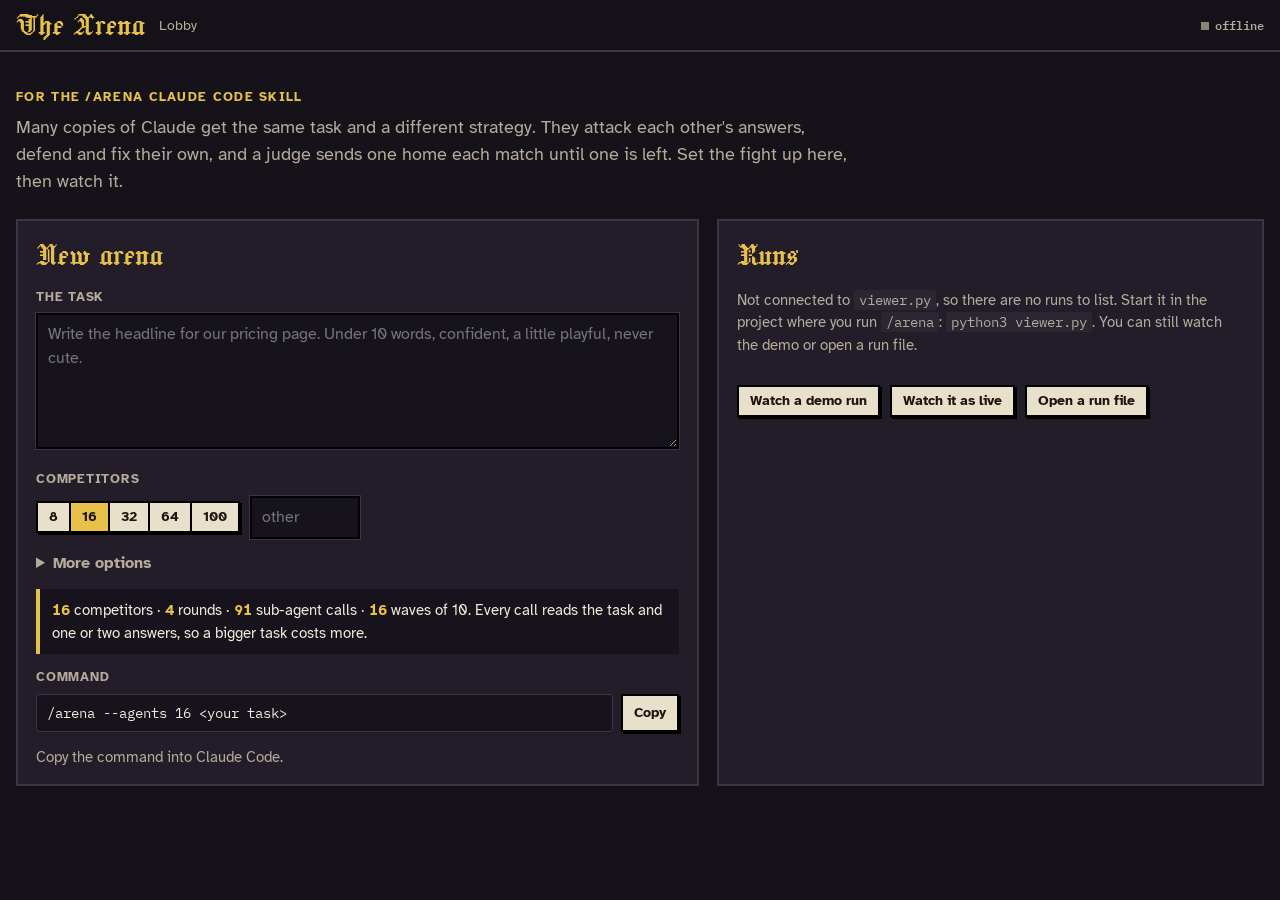
==== app/index.html @ f85bd81a "Build The Arena: viewer server, lobby, live and replay game - viewer.py: standard-library server tha" ====
<!doctype html>
<html lang="en">
<head>
<meta charset="utf-8">
<meta name="viewport" content="width=device-width, initial-scale=1, viewport-fit=cover">
<title>The Arena</title>
<link rel="preconnect" href="https://fonts.googleapis.com">
<link rel="preconnect" href="https://fonts.gstatic.com" crossorigin>
<link href="https://fonts.googleapis.com/css2?family=Atkinson+Hyperlegible:wght@400;700&family=IBM+Plex+Mono:wght@400;600&family=Jacquard+24&display=swap" rel="stylesheet">
<link rel="stylesheet" href="styles.css">
<link rel="stylesheet" href="app.css">
</head>
<body>
<header class="topbar">
  <a class="brand" href="#/">The Arena</a>
  <span class="crumb" id="crumb"></span>
  <span class="spacer"></span>
  <span class="conn" id="conn"></span>
</header>

<main>
  <!-- ============================================================ lobby -->
  <section id="lobby" hidden>
    <div class="hero">
      <p class="kicker">For the /arena Claude Code skill</p>
      <p class="lede">Many copies of Claude get the same task and a different strategy. They attack each other's
        answers, defend and fix their own, and a judge sends one home each match until one is left. Set the fight
        up here, then watch it.</p>
    </div>
    <div class="lobby-grid">
      <form id="newRun" class="panel" autocomplete="off">
        <h2>New arena</h2>
        <label for="task" class="flabel">The task</label>
        <textarea id="task" rows="5" required placeholder="Write the headline for our pricing page. Under 10 words, confident, a little playful, never cute."></textarea>
        <span class="flabel">Competitors</span>
        <div class="field">
          <span class="seg" id="agentsSeg"></span>
          <input type="number" id="agentsCustom" min="2" max="2160" placeholder="other" aria-label="Another number of competitors">
        </div>
        <details class="more">
          <summary>More options</summary>
          <label for="baseline" class="flabel">Answer to beat <span>(optional) The answer you rejected. The champion is judged against it at the end.</span></label>
          <textarea id="baseline" rows="3"></textarea>
          <label for="seed" class="flabel">Seed <span>(optional) Same seed, same cards and bracket.</span></label>
          <input id="seed" type="number" min="0" step="1">
          <label class="check"><input type="checkbox" id="plugin"> The skill is installed as a plugin (<code>/arena-skill:arena</code>)</label>
        </details>
        <div class="cost" id="cost"></div>
        <span class="flabel">Command</span>
        <div class="cmd"><code id="cmd"></code><button type="button" id="copyCmd">Copy</button></div>
        <div class="actions">
          <button type="submit" class="primary" id="startBtn">Start the arena</button>
          <span class="note" id="launchNote"></span>
        </div>
        <pre class="launchlog" id="launchLog" hidden></pre>
      </form>
      <div class="panel">
        <h2>Runs</h2>
        <p class="note" id="runsNote"></p>
        <ol class="runs" id="runs"></ol>
        <div class="actions">
          <button type="button" id="demoBtn">Watch a demo run</button>
          <label class="filebtn" for="fileIn">Open a run file</label>
          <input type="file" id="fileIn" accept=".json,application/json" hidden>
        </div>
      </div>
    </div>
  </section>

  <!-- ============================================================ a run -->
  <section id="arenaScreen" hidden>
    <div class="runhead">
      <div class="runtitle">
        <h1 id="runTitle"></h1>
        <p class="task" id="runTask"></p>
      </div>
      <div class="controls">
        <span class="group"><span class="label">View</span><span class="seg" id="mapSeg"></span></span>
        <span class="group"><span class="label">Model</span><span class="seg" id="buildSeg"></span></span>
        <span class="group"><span class="label">Names</span><span class="seg" id="namesSeg"></span></span>
      </div>
    </div>

    <div class="arena-grid">
      <div class="col-main">
        <div class="bench" id="arenaBench">
          <canvas id="arena" aria-label="The colosseum"></canvas>
          <div class="overlay" id="arenaOverlay"></div>
          <div class="chip-live live" id="liveChip">LIVE</div>
        </div>
        <div class="timeline">
          <button class="primary" id="playBtn">Pause</button>
          <span class="seg" id="speedSeg"></span>
          <input type="range" id="scrub" min="0" max="1000" step="50" value="0" aria-label="Timeline">
          <span class="clock" id="clock">0:00:00</span>
          <button id="toEnd">Go live</button>
          <button id="restart">From the start</button>
        </div>
        <div class="status" id="arenaStatus"></div>
      </div>
      <aside class="feed-wrap col-side">
        <header>Arena feed <span>Click a row to watch that fight</span></header>
        <ol class="log" id="feed"></ol>
      </aside>
    </div>

    <details class="panel results" id="results" hidden>
      <summary id="resultsSummary">Show the result</summary>
      <div id="resultsBody"></div>
    </details>

    <h2 class="section">The fight <span id="duelId"></span></h2>
    <div class="bench" id="duelBench">
      <canvas id="duel" aria-label="Close-up fight"></canvas>
      <div class="overlay" id="duelOverlay"></div>
      <div class="chip-live replay" id="duelChip">REPLAY</div>
      <div class="hud">
        <section class="fcard" id="fcA">
          <header><i class="sw"></i><span class="name"></span><span class="state"></span><span class="model"></span></header>
          <div class="cardline"></div>
          <div class="hpbar"><i></i><span></span></div>
          <ol class="log"></ol>
        </section>
        <section class="fcard" id="fcB">
          <header><i class="sw"></i><span class="name"></span><span class="state"></span><span class="model"></span></header>
          <div class="cardline"></div>
          <div class="hpbar"><i></i><span></span></div>
          <ol class="log"></ol>
        </section>
      </div>
    </div>
    <div class="timeline">
      <button class="primary" id="duelPlay">Pause</button>
      <button id="duelReplay">Replay fight</button>
      <span class="seg" id="duelSpeed"></span>
    </div>
    <div class="status" id="duelStatus"></div>
  </section>
  <div class="tip" id="tip" hidden></div>
</main>

<script src="sprites.js"></script>
<script src="engine.js"></script>
<script src="player.js"></script>
<script src="duel.js"></script>
<script src="main.js"></script>
</body>
</html>
---- app/styles.css ----
/* Layout: one centred column of test benches. Game canvases sit on top; everything you read sits in solid panels below them. */
  :root {
    color-scheme: dark;
    --night: #15121a;
    --panel: #221d29;
    --panel-2: #2c2633;
    --line: #3d3546;
    --text: #f1eadb;
    --muted: #b5ab9b;
    --gold: #e8c14a;
    --blood: #e0584b;
    --heal: #6fd08c;
    --steel: #b9c3cc;
    --rebut: #7fb2ec;
    --major: #f2a33a;
    --display: 'Jacquard 24', 'Old English Text MT', serif;
    --ui: 'Atkinson Hyperlegible', system-ui, -apple-system, 'Segoe UI', sans-serif;
    --mono: 'IBM Plex Mono', ui-monospace, 'SFMono-Regular', Menlo, monospace;
  }
  * { box-sizing: border-box; }
  body { margin: 0; background: var(--night); color: var(--text); font-family: var(--ui); font-size: 16px; line-height: 1.5; }
  main { max-width: 1040px; margin: 0 auto; padding-inline: 16px; padding-block: 28px 80px; }
  h1, h2 { font-family: var(--display); font-weight: 400; color: var(--gold); margin: 0; text-wrap: balance; }
  h1 { font-size: clamp(44px, 9vw, 76px); line-height: 1; }
  h2 { font-size: clamp(32px, 5vw, 42px); margin-top: 56px; line-height: 1.1; }
  p { max-width: 68ch; }
  .lede { color: var(--muted); font-size: 17px; }
  .note { color: var(--muted); font-size: 15px; }
  canvas { display: block; image-rendering: pixelated; image-rendering: crisp-edges; }
  code { font-family: var(--mono); font-size: 14px; background: var(--panel-2); padding: 1px 5px; border-radius: 3px; }
  .scroll { overflow-x: auto; margin-top: 14px; }
  .builds { display: grid; grid-template-columns: repeat(auto-fit, minmax(200px, 1fr)); gap: 12px; margin-top: 16px; }
  .builds div { background: var(--panel); border-left: 4px solid var(--gold); padding: 10px 12px; min-width: 0; }
  .builds b { color: var(--gold); }
  .builds span { display: block; font-size: 15px; color: var(--muted); }

  /* controls */
  .controls { display: flex; flex-wrap: wrap; gap: 8px 14px; align-items: center; margin-top: 12px; }
  .group { display: inline-flex; align-items: center; gap: 8px; }
  .label { font-size: 12px; font-weight: 700; color: var(--muted); letter-spacing: .08em; text-transform: uppercase; }
  .seg { display: inline-flex; flex-wrap: wrap; max-width: 100%; border: 2px solid #000; box-shadow: 2px 2px 0 #000; }
  .group { flex-wrap: wrap; max-width: 100%; }
  .seg button { border: 0; box-shadow: none; border-right: 2px solid #000; }
  .seg button:last-child { border-right: 0; }
  button {
    font: 700 14px/1 var(--ui); color: #1d160f; background: #e9e0cc; border: 2px solid #000;
    padding: 7px 11px; cursor: pointer; box-shadow: 2px 2px 0 #000;
  }
  button[aria-pressed="true"] { background: var(--gold); }
  button:focus-visible, input:focus-visible { outline: 3px solid var(--gold); outline-offset: 2px; }
  button.primary { background: var(--gold); min-width: 74px; }

  /* game screens */
  .bench { position: relative; margin-top: 14px; border: 3px solid #000; outline: 3px solid var(--line); background: #000; }
  .bench canvas { width: 100%; height: auto; cursor: pointer; }
  .overlay { position: absolute; inset: 0; pointer-events: none; overflow: hidden; }
  .banner {
    position: absolute; left: 50%; top: 14%; transform: translateX(-50%); white-space: nowrap;
    font-family: var(--display); font-size: clamp(30px, 7vw, 64px); color: var(--gold);
    text-shadow: 3px 3px 0 #000, -2px -2px 0 #000, 2px -2px 0 #000, -2px 2px 0 #000;
    animation: pop 2.2s steps(6) forwards;
  }
  .banner.red { color: var(--blood); }
  @keyframes pop { 0% { opacity: 0; transform: translateX(-50%) scale(.5); } 12% { opacity: 1; transform: translateX(-50%) scale(1.05); } 20% { transform: translateX(-50%) scale(1); } 85% { opacity: 1; } 100% { opacity: 0; } }
  .chip-live { position: absolute; top: 10px; left: 10px; font: 700 13px/1 var(--ui); letter-spacing: .06em; padding: 5px 8px; border: 2px solid #000; }
  .chip-live.live { background: #d6372b; color: #fff; }
  .chip-live.behind { background: #e9e0cc; color: #1d160f; }
  .chip-live.replay { background: #3d3546; color: var(--text); }

  /* timeline + status */
  .timeline { display: flex; flex-wrap: wrap; align-items: center; gap: 10px; margin-top: 12px; }
  .timeline input { flex: 1 1 260px; min-width: 0; accent-color: var(--gold); }
  .clock { font: 600 15px var(--mono); color: var(--text); font-variant-numeric: tabular-nums; }
  .status {
    margin-top: 10px; padding: 10px 12px; background: var(--panel); border-left: 4px solid var(--gold);
    font-size: 16px; font-weight: 700; min-height: 1.5em;
  }

  /* logs: streamer-chat style, newest at the bottom */
  .log {
    list-style: none; margin: 0; padding: 6px 0; height: 230px; overflow-y: auto; background: #17131c;
    border-top: 2px solid var(--line); font-size: 14.5px; line-height: 1.4; overscroll-behavior: contain;
  }
  .log li { padding: 4px 12px; border-bottom: 1px solid #241f2a; }
  .log li.dim { color: var(--muted); }
  .log li.sys { background: #2a2214; }
  .log time { font: 12px var(--mono); color: #8d8478; margin-right: 6px; font-variant-numeric: tabular-nums; }
  .log .who { display: inline-flex; align-items: center; gap: 5px; font-weight: 700; }
  .log .sw { width: 10px; height: 10px; display: inline-block; border: 1px solid #000; }
  .log q { color: #fff; font-style: normal; }
  .log q::before { content: '“'; } .log q::after { content: '”'; }
  .tag { display: inline-block; font: 700 11px/1 var(--ui); letter-spacing: .06em; padding: 3px 5px; margin-right: 6px; border-radius: 2px; vertical-align: 1px; color: #120e0a; }
  .tag.MINOR { background: var(--steel); } .tag.MAJOR { background: var(--major); } .tag.FATAL { background: var(--blood); color: #fff; }
  .tag.REBUT { background: var(--rebut); } .tag.CONCEDE { background: var(--heal); } .tag.STANDING { background: #fff; color: #b0302a; box-shadow: inset 0 0 0 2px #b0302a; }
  .tag.JUDGE { background: var(--gold); } .tag.LOOT { background: #d9b45a; } .tag.HIT { background: #5a4e66; color: var(--text); }
  .tag.SPAWN { background: #8d8478; } .tag.ROUND { background: #e9e0cc; } .tag.FALL { background: #000; color: #fff; }
  .log .open { cursor: pointer; }
  .log .open:hover { background: #2c2633; }
  .feed-wrap { margin-top: 12px; border: 2px solid var(--line); background: var(--panel); }
  .feed-wrap header { display: flex; justify-content: space-between; gap: 8px; padding: 8px 12px; font-weight: 700; flex-wrap: wrap; }
  .feed-wrap header span { color: var(--muted); font-weight: 400; font-size: 14px; }

  /* fight view HUD: compact panels in the top corners of the fight screen */
  .hud { position: absolute; inset: 8px 8px auto 8px; display: flex; justify-content: space-between; gap: 8px; pointer-events: none; }
  .fcard {
    --stroke: -1.5px -1.5px 0 #000, 1.5px -1.5px 0 #000, -1.5px 1.5px 0 #000, 1.5px 1.5px 0 #000, 0 -1.5px 0 #000, 0 1.5px 0 #000, -1.5px 0 0 #000, 1.5px 0 0 #000, 0 2px 3px rgba(0,0,0,.6);
    width: 31%; min-width: 0; pointer-events: auto; background: transparent; color: #fff; text-shadow: var(--stroke);
  }
  .fcard header { display: grid; grid-template-columns: auto 1fr auto; gap: 0 7px; align-items: center; padding: 2px 4px 4px; }
  .fcard .sw { width: 12px; height: 12px; border: 2px solid #000; grid-row: span 2; }
  .fcard .name { font: 700 18px/1.1 var(--ui); }
  .fcard .model { font-size: 12.5px; font-weight: 700; color: #e6dccb; white-space: nowrap; overflow: hidden; text-overflow: ellipsis; }
  .fcard .state { font: 700 10px/1 var(--ui); letter-spacing: .06em; text-transform: uppercase; padding: 3px 5px; background: #2c2633; border: 2px solid #000; text-shadow: none; grid-row: span 2; }
  .fcard .state.winner { background: var(--gold); color: #120e0a; } .fcard .state.fallen { background: #000; color: #fff; }
  .fcard .cardline { display: none; }
  .hpbar { margin: 0 4px 6px; height: 10px; background: #3a1714; border: 2px solid #000; position: relative; box-shadow: 0 1px 3px rgba(0,0,0,.5); }
  .hpbar i { position: absolute; inset: 0 auto 0 0; background: var(--heal); transition: width .25s steps(4); }
  .hpbar span { display: none; }
  .fcard .log {
    height: 124px; font-size: 13px; font-weight: 700; line-height: 1.35; background: transparent; border: 0; padding: 0;
    scrollbar-width: thin; scrollbar-color: rgba(255,255,255,.4) transparent;
    -webkit-mask-image: linear-gradient(to bottom, transparent 0, #000 18px); mask-image: linear-gradient(to bottom, transparent 0, #000 18px);
  }
  .fcard .log li { padding: 2px 4px; border: 0; }
  .fcard .log li.dim { color: #d4cabb; }
  .fcard .log li.sys { background: transparent; color: #ffe08a; }
  .fcard .log time { font-size: 10.5px; color: #d8cfbf; margin-right: 4px; }
  .fcard .log q { color: #fff; }
  .fcard .tag { font-size: 9.5px; padding: 2px 4px; margin-right: 4px; text-shadow: none; border: 1px solid #000; }
  .fcard .log .sw { width: 9px; height: 9px; border: 1px solid #000; }
  #duelBench .chip-live { top: auto; bottom: 8px; left: 8px; }
  @media (max-width: 720px) {
    .hud { position: static; flex-direction: column; padding: 8px; background: var(--night); }
    .fcard { width: 100%; background: var(--panel); text-shadow: none; padding: 6px; }
    .fcard .log { -webkit-mask-image: none; mask-image: none; font-weight: 400; }
    .fcard .log { height: 140px; }
    #duelBench .chip-live { top: 8px; bottom: auto; }
  }
  .tip {
    position: fixed; z-index: 20; width: min(330px, calc(100vw - 32px)); padding: 10px 12px; pointer-events: none;
    background: #f4ecd8; color: #22190f; border: 3px solid #000; font-size: 14.5px; box-shadow: 4px 4px 0 #000; line-height: 1.4;
  }
  .tip h4 { margin: 0 0 4px; font-family: var(--display); font-weight: 400; font-size: 28px; color: #a3322a; }
  .tip ul { margin: 4px 0 0; padding-left: 18px; }
  .legend { display: flex; flex-wrap: wrap; gap: 6px 16px; font-size: 14px; color: var(--muted); margin-top: 10px; }
  ol.ask { padding-left: 20px; max-width: 68ch; }
  ol.ask li { margin-bottom: 6px; }
  @media (prefers-reduced-motion: reduce) { .banner { animation-duration: .01s; } }
---- app/app.css ----
/* App layout on top of styles.css (the tokens, game screens, logs and HUD come from there). */
body { min-height: 100vh; }
main { max-width: 1320px; padding-block: 18px 80px; }
[hidden] { display: none !important; }

.topbar {
  position: sticky; top: env(safe-area-inset-top, 0px); z-index: 10; display: flex; align-items: center; gap: 14px;
  padding: 8px 16px; background: rgba(21, 18, 26, .94); border-bottom: 2px solid var(--line); backdrop-filter: blur(4px);
}
.brand { font-family: var(--display); font-size: 34px; line-height: 1; color: var(--gold); text-decoration: none; }
.crumb { color: var(--muted); font-size: 14px; min-width: 0; white-space: nowrap; overflow: hidden; text-overflow: ellipsis; }
.spacer { flex: 1; }
.conn { font: 600 12px var(--mono); color: var(--muted); white-space: nowrap; min-width: 0; flex: 0 1 auto; overflow: hidden; text-overflow: ellipsis; }
.crumb { flex: 0 1 auto; }
@media (max-width: 640px) { .crumb { display: none; } .brand { font-size: 28px; } }
.conn.on::before { content: ''; display: inline-block; width: 8px; height: 8px; background: var(--heal); margin-right: 6px; vertical-align: 0; }
.conn.off::before { content: ''; display: inline-block; width: 8px; height: 8px; background: #8d8478; margin-right: 6px; vertical-align: 0; }

/* lobby */
.hero { padding-block: 18px 6px; }
.kicker { margin: 0; font-size: 13px; font-weight: 700; letter-spacing: .1em; text-transform: uppercase; color: var(--gold); }
.hero .lede { margin: 6px 0 0; font-size: 18px; max-width: 70ch; }
.lobby-grid { display: grid; grid-template-columns: minmax(0, 1.25fr) minmax(0, 1fr); gap: 18px; margin-top: 18px; }
@media (max-width: 900px) { .lobby-grid { grid-template-columns: 1fr; } }
.panel { background: var(--panel); border: 2px solid var(--line); padding: 16px 18px; min-width: 0; }
.panel h2 { margin: 0 0 10px; font-size: 34px; }
.flabel { display: block; margin: 14px 0 6px; font-size: 13px; font-weight: 700; letter-spacing: .06em; text-transform: uppercase; color: var(--muted); }
.flabel span { text-transform: none; letter-spacing: 0; font-weight: 400; }
textarea, input[type=number] {
  width: 100%; font: 16px/1.45 var(--ui); color: var(--text); background: #17131c; border: 2px solid #000;
  outline: 1px solid var(--line); padding: 8px 10px; resize: vertical;
}
input[type=number] { width: 140px; }
.field { display: flex; flex-wrap: wrap; gap: 10px; align-items: center; }
.field input { width: 110px; }
.more { margin-top: 12px; }
.more summary { cursor: pointer; font-weight: 700; color: var(--muted); }
.check { display: flex; gap: 8px; align-items: center; margin-top: 12px; font-size: 15px; }
.cost { margin-top: 14px; padding: 10px 12px; background: #17131c; border-left: 4px solid var(--gold); font-size: 15px; }
.cost b { color: var(--gold); font-variant-numeric: tabular-nums; }
.cmd { display: flex; gap: 8px; align-items: stretch; }
.cmd code { flex: 1; min-width: 0; display: block; padding: 8px 10px; font-size: 13.5px; white-space: pre-wrap; word-break: break-word; background: #17131c; border: 1px solid var(--line); }
.actions { display: flex; flex-wrap: wrap; gap: 10px; align-items: center; margin-top: 14px; }
.filebtn { font: 700 14px/1 var(--ui); color: #1d160f; background: #e9e0cc; border: 2px solid #000; padding: 7px 11px; cursor: pointer; box-shadow: 2px 2px 0 #000; }
.launchlog { max-height: 180px; overflow: auto; margin: 12px 0 0; padding: 8px 10px; background: #0f0c12; border: 1px solid var(--line); font: 12px/1.4 var(--mono); color: var(--muted); white-space: pre-wrap; }
.runs { list-style: none; margin: 0; padding: 0; display: grid; gap: 8px; }
.runs li { display: grid; grid-template-columns: 1fr auto; gap: 2px 12px; padding: 10px 12px; background: #17131c; border: 1px solid var(--line); cursor: pointer; }
.runs li:hover, .runs li:focus-visible { border-color: var(--gold); outline: none; }
.runs .rid { font: 600 13px var(--mono); color: var(--muted); }
.runs .rtask { grid-column: 1; font-size: 15px; white-space: nowrap; overflow: hidden; text-overflow: ellipsis; }
.runs .rstate { grid-row: span 2; align-self: center; font: 700 12px/1 var(--ui); letter-spacing: .06em; text-transform: uppercase; padding: 5px 7px; border: 2px solid #000; }
.runs .rstate.live { background: #d6372b; color: #fff; } .runs .rstate.done { background: var(--gold); color: #120e0a; }

/* a run */
.runhead { display: flex; flex-wrap: wrap; justify-content: space-between; gap: 10px 20px; align-items: flex-end; margin-top: 6px; }
.runtitle { min-width: 0; flex: 1 1 380px; }
.runtitle h1 { font-size: clamp(34px, 5vw, 50px); }
.runtitle .task { margin: 4px 0 0; color: var(--muted); max-width: 80ch; display: -webkit-box; -webkit-line-clamp: 2; -webkit-box-orient: vertical; overflow: hidden; }
.arena-grid { display: grid; grid-template-columns: minmax(0, 1fr) minmax(280px, 380px); gap: 16px; margin-top: 4px; align-items: stretch; }
@media (max-width: 1000px) { .arena-grid { grid-template-columns: 1fr; } }
.col-side { display: flex; flex-direction: column; margin-top: 14px; min-height: 320px; }
.col-side .log { flex: 1 1 0; height: auto; min-height: 280px; }
h2.section { margin-top: 34px; font-size: 38px; }
h2.section span { font: 700 15px var(--ui); color: var(--muted); margin-left: 8px; }
.results { margin-top: 16px; }
.results summary { cursor: pointer; font-weight: 700; font-size: 17px; color: var(--gold); }
.results .champ { display: flex; gap: 12px; align-items: center; margin-top: 12px; }
.results .champ .sw { width: 22px; height: 22px; border: 2px solid #000; }
.results .champ b { font-size: 24px; }
.results ul { margin: 6px 0 0; padding-left: 20px; }
.results pre { white-space: pre-wrap; word-break: break-word; background: #17131c; border: 1px solid var(--line); padding: 12px; font: 14px/1.5 var(--mono); max-height: 420px; overflow: auto; }
.results h3 { margin: 16px 0 4px; font-size: 15px; letter-spacing: .06em; text-transform: uppercase; color: var(--muted); }
.results .final { padding: 10px 12px; background: #17131c; border-left: 4px solid var(--rebut); }
.results .final.lost { border-left-color: var(--blood); }
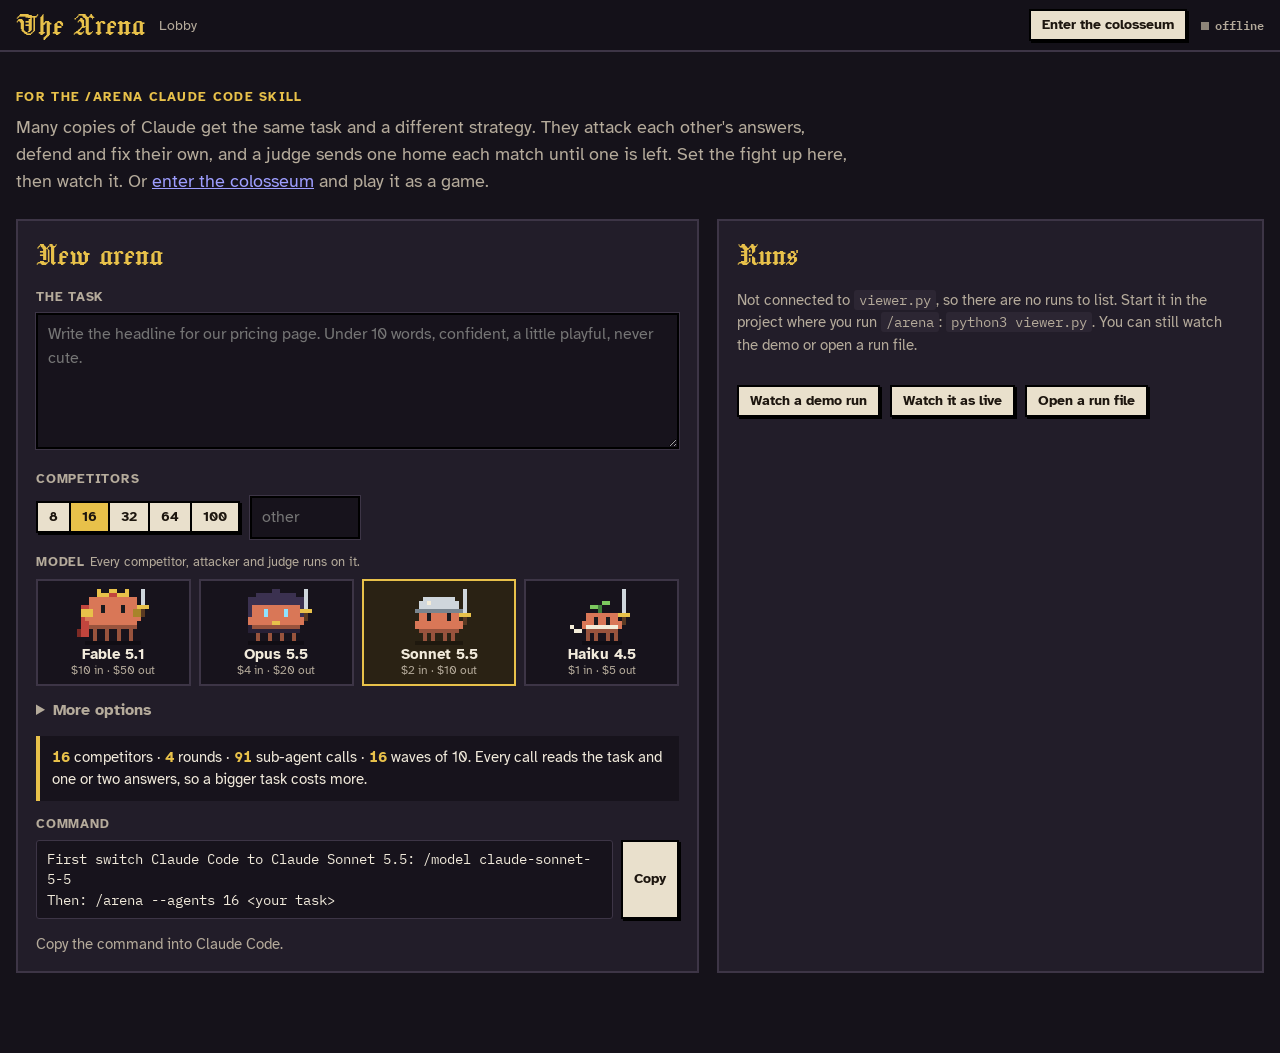
==== commit ff0d5b45: "Game mode, model choice, live cost and Claude log, stop, cleaner fights - game mode: the whole thing" ====
--- a/app/index.html
+++ b/app/index.html
@@ -6,15 +6,17 @@
 <title>The Arena</title>
 <link rel="preconnect" href="https://fonts.googleapis.com">
 <link rel="preconnect" href="https://fonts.gstatic.com" crossorigin>
-<link href="https://fonts.googleapis.com/css2?family=Atkinson+Hyperlegible:wght@400;700&family=IBM+Plex+Mono:wght@400;600&family=Jacquard+24&display=swap" rel="stylesheet">
+<link href="https://fonts.googleapis.com/css2?family=Atkinson+Hyperlegible:wght@400;700&family=IBM+Plex+Mono:wght@400;600&family=IM+Fell+English:ital@0;1&family=Jacquard+24&display=swap" rel="stylesheet">
 <link rel="stylesheet" href="styles.css">
 <link rel="stylesheet" href="app.css">
+<link rel="stylesheet" href="game.css">
 </head>
 <body>
 <header class="topbar">
   <a class="brand" href="#/">The Arena</a>
   <span class="crumb" id="crumb"></span>
   <span class="spacer"></span>
+  <button type="button" class="gamebtn" id="enterGame">Enter the colosseum</button>
   <span class="conn" id="conn"></span>
 </header>
 
@@ -25,7 +27,7 @@
       <p class="kicker">For the /arena Claude Code skill</p>
       <p class="lede">Many copies of Claude get the same task and a different strategy. They attack each other's
         answers, defend and fix their own, and a judge sends one home each match until one is left. Set the fight
-        up here, then watch it.</p>
+        up here, then watch it. Or <a href="#" id="enterGame2">enter the colosseum</a> and play it as a game.</p>
     </div>
     <div class="lobby-grid">
       <form id="newRun" class="panel" autocomplete="off">
@@ -37,6 +39,8 @@
           <span class="seg" id="agentsSeg"></span>
           <input type="number" id="agentsCustom" min="2" max="2160" placeholder="other" aria-label="Another number of competitors">
         </div>
+        <span class="flabel">Model <span>Every competitor, attacker and judge runs on it.</span></span>
+        <div class="models" id="models"></div>
         <details class="more">
           <summary>More options</summary>
           <label for="baseline" class="flabel">Answer to beat <span>(optional) The answer you rejected. The champion is judged against it at the end.</span></label>
@@ -81,12 +85,13 @@
       </div>
     </div>
 
-    <div class="arena-grid">
-      <div class="col-main">
+    <div class="stage" id="arenaStage">
+      <div class="stage-main">
         <div class="bench" id="arenaBench">
           <canvas id="arena" aria-label="The colosseum"></canvas>
           <div class="overlay" id="arenaOverlay"></div>
           <div class="chip-live live" id="liveChip">LIVE</div>
+          <button type="button" class="fsbtn" data-fs="arenaStage" title="Full screen" aria-label="Show the colosseum full screen">⛶</button>
         </div>
         <div class="timeline">
           <button class="primary" id="playBtn">Pause</button>
@@ -95,12 +100,18 @@
           <span class="clock" id="clock">0:00:00</span>
           <button id="toEnd">Go live</button>
           <button id="restart">From the start</button>
+          <button id="stopBtn" class="danger" hidden>Stop the contest</button>
         </div>
         <div class="status" id="arenaStatus"></div>
-      </div>
-      <aside class="feed-wrap col-side">
-        <header>Arena feed <span>Click a row to watch that fight</span></header>
+        <div class="usage" id="usage" hidden></div>
+      </div>
+      <aside class="feed-wrap stage-side">
+        <header class="tabs" role="tablist">
+          <button type="button" role="tab" aria-selected="true" data-tab="feed">Arena feed</button>
+          <button type="button" role="tab" aria-selected="false" data-tab="claudeLog">Claude Code</button>
+        </header>
         <ol class="log" id="feed"></ol>
+        <ol class="log" id="claudeLog" hidden></ol>
       </aside>
     </div>
 
@@ -110,39 +121,93 @@
     </details>
 
     <h2 class="section">The fight <span id="duelId"></span></h2>
-    <div class="bench" id="duelBench">
-      <canvas id="duel" aria-label="Close-up fight"></canvas>
-      <div class="overlay" id="duelOverlay"></div>
-      <div class="chip-live replay" id="duelChip">REPLAY</div>
-      <div class="hud">
-        <section class="fcard" id="fcA">
-          <header><i class="sw"></i><span class="name"></span><span class="state"></span><span class="model"></span></header>
-          <div class="cardline"></div>
-          <div class="hpbar"><i></i><span></span></div>
-          <ol class="log"></ol>
-        </section>
-        <section class="fcard" id="fcB">
-          <header><i class="sw"></i><span class="name"></span><span class="state"></span><span class="model"></span></header>
-          <div class="cardline"></div>
-          <div class="hpbar"><i></i><span></span></div>
-          <ol class="log"></ol>
-        </section>
-      </div>
-    </div>
-    <div class="timeline">
-      <button class="primary" id="duelPlay">Pause</button>
-      <button id="duelReplay">Replay fight</button>
-      <span class="seg" id="duelSpeed"></span>
-    </div>
-    <div class="status" id="duelStatus"></div>
+    <div class="stage duelstage" id="duelStage">
+      <div class="bench" id="duelBench">
+        <canvas id="duel" aria-label="Close-up fight"></canvas>
+        <div class="overlay" id="duelOverlay"></div>
+        <div class="chip-live replay" id="duelChip">REPLAY</div>
+        <button type="button" class="fsbtn" data-fs="duelStage" title="Full screen" aria-label="Show the fight full screen">⛶</button>
+        <div class="hud">
+          <section class="fcard" id="fcA">
+            <header><i class="sw"></i><span class="name"></span><span class="state"></span><span class="model"></span></header>
+            <div class="cardline"></div>
+            <div class="hpbar"><i></i><span></span></div>
+            <ol class="log"></ol>
+          </section>
+          <section class="fcard" id="fcB">
+            <header><i class="sw"></i><span class="name"></span><span class="state"></span><span class="model"></span></header>
+            <div class="cardline"></div>
+            <div class="hpbar"><i></i><span></span></div>
+            <ol class="log"></ol>
+          </section>
+        </div>
+      </div>
+      <div class="timeline">
+        <button class="primary" id="duelPlay">Pause</button>
+        <button id="duelReplay">Replay fight</button>
+        <span class="seg" id="duelSpeed"></span>
+      </div>
+      <div class="status" id="duelStatus"></div>
+    </div>
   </section>
   <div class="tip" id="tip" hidden></div>
 </main>
+
+<!-- ============================================================ game mode -->
+<div id="game" hidden>
+  <div class="gview" id="gThrone">
+    <canvas id="throne" aria-label="The emperor's box over the sand"></canvas>
+    <div class="gui">
+      <div class="scroll decree" id="decree">
+        <h2>Royal decree</h2>
+        <p class="hint">By order of the Emperor, let the competitors fight over this task:</p>
+        <textarea id="gTask" rows="6" placeholder="Write the task here, in your own hand…" aria-label="The task"></textarea>
+        <details>
+          <summary>An answer to beat</summary>
+          <textarea id="gBaseline" rows="3" placeholder="(optional) The answer you rejected" aria-label="Answer to beat"></textarea>
+        </details>
+        <button type="button" class="seal" id="gSeal">Seal the decree</button>
+        <p class="hint" id="gNote"></p>
+      </div>
+      <div class="scroll roster">
+        <h2>The games</h2>
+        <div class="count">
+          <button type="button" id="gLess" aria-label="Fewer competitors">−</button>
+          <output id="gCount">16</output>
+          <button type="button" id="gMore" aria-label="More competitors">+</button>
+          <span>competitors</span>
+        </div>
+        <div class="presets" id="gPresets"></div>
+        <div class="banners" id="gModels"></div>
+        <p class="hint" id="gCost"></p>
+        <div class="past">
+          <h3>Past games</h3>
+          <ol id="gRuns"></ol>
+        </div>
+      </div>
+      <div class="gbar">
+        <button type="button" id="gDemo">Watch a demo</button>
+        <button type="button" id="gExit">Leave the colosseum</button>
+      </div>
+      <div class="herald" id="gHerald" hidden></div>
+    </div>
+  </div>
+  <div class="gview" id="gRun" hidden>
+    <div class="gslot" id="gSlot"></div>
+    <div class="gbar run">
+      <button type="button" id="gArena">The arena</button>
+      <button type="button" id="gFight">The fight</button>
+      <button type="button" id="gBack">Back to the throne</button>
+      <button type="button" id="gExit2">Leave the colosseum</button>
+    </div>
+  </div>
+</div>
 
 <script src="sprites.js"></script>
 <script src="engine.js"></script>
 <script src="player.js"></script>
 <script src="duel.js"></script>
 <script src="main.js"></script>
+<script src="game.js"></script>
 </body>
 </html>
--- a/app/app.css
+++ b/app/app.css
@@ -72,3 +72,91 @@
 .results h3 { margin: 16px 0 4px; font-size: 15px; letter-spacing: .06em; text-transform: uppercase; color: var(--muted); }
 .results .final { padding: 10px 12px; background: #17131c; border-left: 4px solid var(--rebut); }
 .results .final.lost { border-left-color: var(--blood); }
+
+/* ---------------------------------------------------------------- model cards (lobby) */
+.models { display: grid; grid-template-columns: repeat(4, minmax(0, 1fr)); gap: 8px; }
+@media (max-width: 560px) { .models { grid-template-columns: repeat(2, minmax(0, 1fr)); } }
+.models .model { display: flex; flex-direction: column; align-items: center; gap: 2px; padding: 8px 6px; background: #17131c; color: var(--text); border: 2px solid var(--line); box-shadow: none; }
+.models .model[aria-pressed="true"] { border-color: var(--gold); background: #2a2214; }
+.models .model canvas { width: 72px; height: 56px; }
+.models .model b { font-size: 15px; }
+.models .model span { font-size: 12px; font-weight: 400; color: var(--muted); }
+
+/* ---------------------------------------------------------------- tokens and cost */
+.usage { margin-top: 10px; padding: 10px 12px; background: var(--panel); border-left: 4px solid var(--rebut); font-size: 15px; display: flex; flex-wrap: wrap; gap: 4px 14px; align-items: baseline; }
+.usage .cost-big { font: 700 22px var(--mono); color: var(--gold); }
+.usage .tok b { font-family: var(--mono); font-variant-numeric: tabular-nums; }
+.usage .note { flex-basis: 100%; font-size: 13px; }
+button.danger { background: #d6372b; color: #fff; }
+
+/* ---------------------------------------------------------------- feed tabs and log boxes */
+.tabs { display: flex; gap: 0; padding: 0 !important; border-bottom: 2px solid var(--line); }
+.tabs button { flex: 1; border: 0; box-shadow: none; background: transparent; color: var(--muted); padding: 10px 8px; border-bottom: 3px solid transparent; font-size: 14px; }
+.tabs button[aria-selected="true"] { color: var(--gold); border-bottom-color: var(--gold); }
+.logbox { position: relative; display: flex; flex-direction: column; min-height: 0; flex: 1 1 0; }
+.logbox[hidden] { display: none !important; }
+.logbox .log { flex: 1 1 0; }
+.jump {
+  position: absolute; right: 12px; bottom: 10px; z-index: 3; font-size: 13px; padding: 6px 10px;
+  background: var(--gold); color: #120e0a; border: 2px solid #000; box-shadow: 2px 2px 0 #000;
+}
+.col-side .log { min-height: 460px; }
+.log .tag.SAY { background: var(--gold); } .log .tag.TOOL { background: #a9c7e8; } .log .tag.RES { background: #4a4255; color: var(--text); }
+.log .tag.ERR { background: var(--blood); color: #fff; } .log .tag.USER { background: #e9e0cc; }
+.log li.empty { color: var(--muted); }
+
+/* ---------------------------------------------------------------- stages and full screen */
+.stage { display: grid; grid-template-columns: minmax(0, 1fr) minmax(280px, 380px); gap: 16px; margin-top: 4px; align-items: stretch; }
+.stage.duelstage { display: block; }
+@media (max-width: 1000px) { .stage { grid-template-columns: 1fr; } }
+.stage-main { min-width: 0; }
+.stage-side { display: flex; flex-direction: column; margin-top: 14px; min-height: 360px; max-height: 760px; }
+.fsbtn {
+  position: absolute; top: 8px; right: 8px; z-index: 4; width: 36px; height: 36px; padding: 0; font-size: 20px; line-height: 1;
+  background: rgba(16, 12, 20, .8); color: #fff; border: 2px solid #000; box-shadow: none;
+}
+#duelBench .fsbtn { top: auto; bottom: 8px; right: 8px; }
+.fcard .logbox { min-height: 0; }
+.fcard .log { height: 190px; flex: none; }
+
+.stage.full { position: relative; display: block; width: 100%; height: 100%; margin: 0; background: #000; overflow: hidden; }
+.stage.full .bench { position: absolute; inset: 0; margin: 0; border: 0; outline: 0; display: flex; align-items: center; justify-content: center; }
+.stage.full .bench canvas { flex: none; }
+.stage.full .stage-main { position: static; }
+.stage.full .timeline {
+  position: absolute; left: 12px; bottom: 12px; right: calc(min(380px, 34vw) + 24px); z-index: 5; margin: 0;
+  padding: 8px; background: rgba(10, 8, 12, .62); border: 1px solid rgba(255,255,255,.12);
+}
+.stage.duelstage.full .timeline { right: 64px; }
+.stage.full .status {
+  position: absolute; left: 12px; top: 12px; z-index: 5; margin: 0; max-width: 56%; background: transparent; border: 0; padding: 2px 0 0 150px;
+  color: #fff; text-shadow: -1.5px -1.5px 0 #000, 1.5px -1.5px 0 #000, -1.5px 1.5px 0 #000, 1.5px 1.5px 0 #000, 0 2px 4px rgba(0,0,0,.7);
+}
+.stage.duelstage.full .status { top: auto; bottom: 70px; left: 50%; transform: translateX(-50%); padding: 0; text-align: center; max-width: 40%; }
+.stage.full .usage {
+  position: absolute; left: 12px; top: 52px; z-index: 5; max-width: 56%; margin: 0; padding: 6px 10px; background: rgba(10, 8, 12, .62); border-left-color: var(--gold);
+}
+.stage.full .usage .note { display: none; }
+.stage.full .stage-side {
+  position: absolute; right: 12px; top: 56px; bottom: 12px; z-index: 5; width: min(380px, 34vw); margin: 0; min-height: 0; max-height: none;
+  background: transparent; border: 0;
+}
+.stage.full .stage-side .tabs { background: rgba(10, 8, 12, .55); border-bottom-color: rgba(255,255,255,.2); }
+.stage.full .stage-side .log {
+  background: transparent; border: 0; color: #fff; font-weight: 700; font-size: 13.5px;
+  text-shadow: -1.5px -1.5px 0 #000, 1.5px -1.5px 0 #000, -1.5px 1.5px 0 #000, 1.5px 1.5px 0 #000, 0 2px 3px rgba(0,0,0,.6);
+  -webkit-mask-image: linear-gradient(to bottom, transparent 0, #000 24px); mask-image: linear-gradient(to bottom, transparent 0, #000 24px);
+}
+.stage.full .stage-side .log li { border: 0; padding: 3px 6px; }
+.stage.full .stage-side .log li.sys { background: transparent; color: #ffe08a; }
+.stage.full .stage-side .log time { color: #e6dccb; }
+.stage.full .stage-side .tag { text-shadow: none; border: 1px solid #000; }
+.stage.full .chip-live { top: 12px; left: 12px; }
+.stage.full .fsbtn { top: 12px; right: 12px; }
+.stage.duelstage.full .fsbtn { top: auto; bottom: 12px; }
+.stage.full .hud { inset: 14px 14px auto 14px; }
+.stage.full .fcard { width: min(30%, 420px); }
+.stage.full .fcard .name { font-size: 22px; }
+.stage.full .fcard .log { height: min(42vh, 380px); font-size: 14px; }
+.stage.full .hpbar { height: 13px; }
+.stage.full #duelBench .chip-live { top: 12px; bottom: auto; left: 50%; transform: translateX(-50%); }
--- a/app/game.css
+++ b/app/game.css
@@ -0,0 +1,81 @@
+/* Game mode: the emperor's box, parchment scrolls, banners. */
+#game { position: fixed; inset: 0; z-index: 50; background: #0d0a0f; color: #2a1c10; overflow: hidden; }
+#game[hidden] { display: none; }
+body.in-game { overflow: hidden; }
+.gview { position: absolute; inset: 0; display: flex; align-items: center; justify-content: center; }
+.gview[hidden] { display: none; }
+.gview canvas { image-rendering: pixelated; }
+.gui { position: absolute; inset: 0; pointer-events: none; }
+.gui > * { pointer-events: auto; }
+.gslot { position: absolute; inset: 56px 0 0 0; }
+.gslot > .stage { width: 100%; height: 100%; }
+
+/* parchment */
+.scroll {
+  --parch: #efe0bd; --parch-2: #e2cd9f; --ink: #3a2412;
+  position: absolute; padding: 18px 22px 16px; background: radial-gradient(ellipse at 30% 20%, #f6ead0 0, var(--parch) 45%, var(--parch-2) 100%);
+  color: var(--ink); font-family: 'IM Fell English', 'Iowan Old Style', Georgia, serif; font-size: 17px; line-height: 1.35;
+  border: 2px solid #6a4a22; box-shadow: 0 8px 0 rgba(0,0,0,.35), inset 0 0 30px rgba(120,80,30,.25);
+  max-height: calc(100% - 120px); overflow: auto;
+}
+.scroll::before, .scroll::after {
+  content: ''; position: absolute; left: -10px; right: -10px; height: 12px; border-radius: 6px;
+  background: linear-gradient(#a0703a, #6a4a22 60%, #4a3016); box-shadow: 0 2px 0 rgba(0,0,0,.3);
+}
+.scroll::before { top: -8px; } .scroll::after { bottom: -8px; }
+.scroll h2 { font-family: var(--display); color: #7a1f14; font-size: 38px; margin: 0 0 4px; line-height: 1; }
+.scroll h3 { font-family: var(--display); color: #7a1f14; font-size: 26px; margin: 10px 0 2px; }
+.scroll .hint { margin: 4px 0 8px; font-style: italic; color: #5a3c1e; font-size: 15px; }
+.scroll textarea {
+  width: 100%; resize: vertical; font: 20px/1.4 'IM Fell English', Georgia, serif; color: #2a1408; background: rgba(255,250,235,.35);
+  border: 0; border-bottom: 1px dashed #8a6a3a; outline: 0; padding: 6px 4px;
+  background-image: repeating-linear-gradient(transparent 0 27px, rgba(120,80,30,.18) 27px 28px);
+}
+.scroll textarea:focus { background-color: rgba(255,250,235,.55); }
+.scroll details summary { cursor: pointer; margin-top: 8px; font-style: italic; }
+.scroll button {
+  font: 700 15px 'IM Fell English', Georgia, serif; color: #3a2412; background: #e8d3a2; border: 2px solid #6a4a22; box-shadow: 2px 2px 0 #6a4a22; padding: 5px 10px;
+}
+.scroll button[aria-pressed="true"] { background: #7a1f14; color: #f6ead0; }
+.seal {
+  display: block; margin: 14px auto 2px; padding: 10px 18px !important; font-size: 18px !important;
+  background: radial-gradient(circle at 35% 35%, #c8402e, #8a1f14) !important; color: #fbe8c8 !important; border-color: #4a1008 !important; border-radius: 22px;
+}
+.scroll button.plain { display: block; margin: 10px auto 0; }
+.decree { left: 2.5%; top: 6%; width: min(410px, 36%); transition: transform .9s cubic-bezier(.5,-.3,.6,1), opacity .9s; transform-origin: 50% 0; }
+.decree.sealed { transform: translateY(-120%) scaleY(.1) rotate(-6deg); opacity: 0; }
+.roster { right: 2.5%; top: 6%; width: min(330px, 30%); }
+.count { display: flex; align-items: center; gap: 8px; font-size: 18px; }
+.count output { font: 700 34px var(--display); color: #7a1f14; min-width: 64px; text-align: center; }
+.count button { font-size: 22px !important; width: 38px; height: 38px; padding: 0 !important; }
+.presets { display: flex; flex-wrap: wrap; gap: 6px; margin: 8px 0; }
+.banners { display: grid; grid-template-columns: repeat(2, minmax(0, 1fr)); gap: 8px; margin-top: 6px; }
+.banner-btn {
+  display: flex; flex-direction: column; align-items: center; gap: 0; padding: 6px 4px 10px !important;
+  clip-path: polygon(0 0, 100% 0, 100% 86%, 50% 100%, 0 86%); background: #c9a86a !important;
+}
+.banner-btn[aria-pressed="true"] { background: #7a1f14 !important; color: #f6ead0 !important; }
+.banner-btn canvas { width: 64px; height: 52px; }
+.past ol { list-style: none; margin: 4px 0 0; padding: 0; font-size: 14px; }
+.past li { padding: 4px 0; border-bottom: 1px dashed rgba(106,74,34,.4); cursor: pointer; white-space: nowrap; overflow: hidden; text-overflow: ellipsis; }
+.past li:hover { color: #7a1f14; }
+.past li.none { cursor: default; font-style: italic; }
+.gbar { position: absolute; left: 50%; bottom: 14px; transform: translateX(-50%); display: flex; gap: 8px; flex-wrap: wrap; justify-content: center; z-index: 60; }
+.gbar button { font: 700 14px var(--ui); background: rgba(239,224,189,.92); color: #3a2412; border: 2px solid #000; box-shadow: 2px 2px 0 #000; padding: 7px 12px; }
+.gbar button[aria-pressed="true"] { background: var(--gold); }
+.gbar.run { bottom: auto; top: 10px; left: 50%; }
+.herald {
+  position: absolute; left: 50%; top: 50%; transform: translate(-50%, -50%); width: min(560px, 90%); text-align: center;
+  font-family: 'IM Fell English', Georgia, serif; color: #f6ead0; text-shadow: 2px 2px 0 #000;
+}
+.herald .cry { font-family: var(--display); font-size: clamp(42px, 7vw, 84px); color: var(--gold); margin: 0; text-shadow: 3px 3px 0 #000, -2px -2px 0 #000; animation: pop 3s steps(6) forwards; }
+.herald .cry.small { font-size: clamp(26px, 4vw, 40px); animation: none; }
+.herald pre { text-align: left; white-space: pre-wrap; word-break: break-word; background: rgba(239,224,189,.95); color: #2a1408; padding: 10px 12px; font: 14px/1.45 var(--mono); text-shadow: none; border: 2px solid #6a4a22; }
+.herald code { background: rgba(0,0,0,.4); color: #fff; text-shadow: none; }
+.herald .seal { margin-top: 10px; }
+@media (max-width: 760px) {
+  .decree, .roster { position: relative; left: auto; right: auto; top: auto; width: auto; margin: 12px; max-height: none; }
+  .gui { overflow: auto; pointer-events: auto; }
+  .gview#gThrone { align-items: flex-start; }
+  #throne { position: fixed; inset: 0; margin: auto; z-index: -1; opacity: .5; }
+}
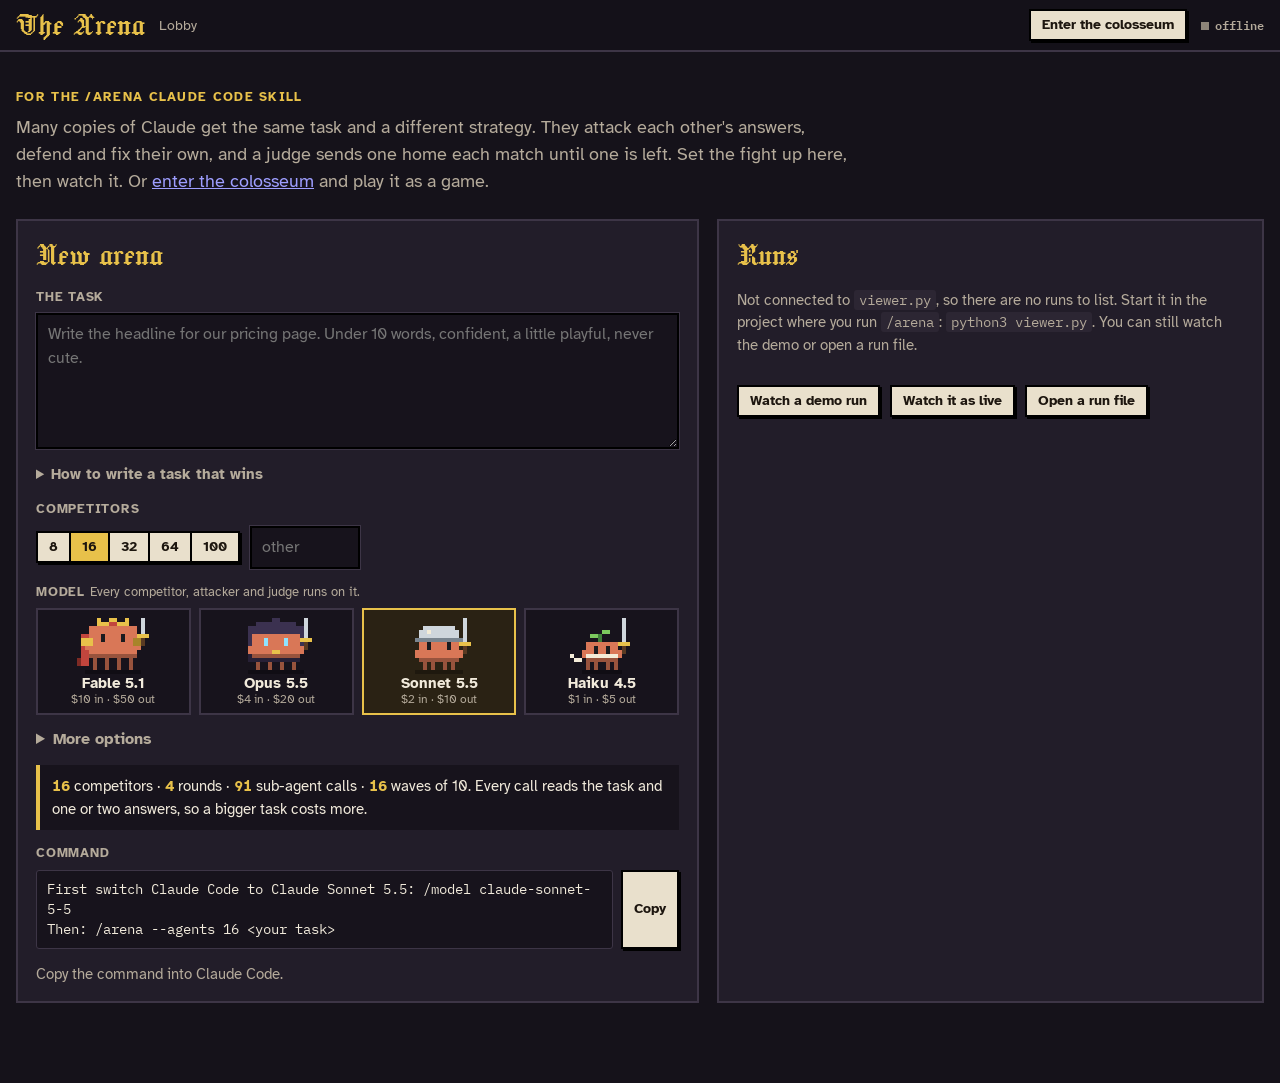
==== commit fbf73b84: "Add tips on writing a good task under the lobby task box and the royal decree Co-Authored-By: Claude" ====
--- a/app/index.html
+++ b/app/index.html
@@ -34,6 +34,25 @@
         <h2>New arena</h2>
         <label for="task" class="flabel">The task</label>
         <textarea id="task" rows="5" required placeholder="Write the headline for our pricing page. Under 10 words, confident, a little playful, never cute."></textarea>
+        <details class="tips">
+          <summary>How to write a task that wins</summary>
+          <p>The competitors, attackers and judges see only what you write here, nothing else. Each match is
+            scored on correctness, completeness against the requirements you state, specificity, robustness
+            and clarity. So:</p>
+          <ul>
+            <li><b>Make it stand on its own.</b> Say what the thing is, who it is for and why. Give absolute paths
+              to the files that matter, or paste the data.</li>
+            <li><b>State every requirement.</b> Length, format, tone, audience, stack, what must not change.
+              The judge can only hold answers to rules you wrote down.</li>
+            <li><b>Say what done looks like.</b> "A unified diff that passes <code>make check</code>" beats
+              "fix the bug".</li>
+            <li><b>Ask for the result, not the method.</b> Each competitor gets a different strategy; if you write
+              your own answer in, they all drift toward it.</li>
+            <li><b>One task per arena.</b> Split "do A, then B, then C" into separate runs.</li>
+            <li><b>Rejected an answer already?</b> Put it under <i>Answer to beat</i> and say in the task what
+              was wrong with it.</li>
+          </ul>
+        </details>
         <span class="flabel">Competitors</span>
         <div class="field">
           <span class="seg" id="agentsSeg"></span>
@@ -162,6 +181,16 @@
         <h2>Royal decree</h2>
         <p class="hint">By order of the Emperor, let the competitors fight over this task:</p>
         <textarea id="gTask" rows="6" placeholder="Write the task here, in your own hand…" aria-label="The task"></textarea>
+        <details class="tips">
+          <summary>Counsel for a decree that wins</summary>
+          <ul>
+            <li>The fighters see only this scroll. Say what the thing is, who it is for, and give file paths or data.</li>
+            <li>Write down every rule: length, format, tone, what must not change. The judge holds them to nothing else.</li>
+            <li>Say what done looks like.</li>
+            <li>Ask for the result, not the method, and keep your own answer out of it.</li>
+            <li>One task per decree.</li>
+          </ul>
+        </details>
         <details>
           <summary>An answer to beat</summary>
           <textarea id="gBaseline" rows="3" placeholder="(optional) The answer you rejected" aria-label="Answer to beat"></textarea>
--- a/app/app.css
+++ b/app/app.css
@@ -160,3 +160,11 @@
 .stage.full .fcard .log { height: min(42vh, 380px); font-size: 14px; }
 .stage.full .hpbar { height: 13px; }
 .stage.full #duelBench .chip-live { top: 12px; bottom: auto; left: 50%; transform: translateX(-50%); }
+
+/* task-writing tips under the task box */
+.tips { margin-top: 8px; font-size: 14.5px; color: var(--muted); }
+.tips summary { cursor: pointer; font-weight: 700; }
+.tips p { margin: 8px 0 4px; }
+.tips ul { margin: 4px 0 0; padding-left: 20px; }
+.tips li { margin: 4px 0; }
+.tips b { color: var(--text); }
--- a/app/game.css
+++ b/app/game.css
@@ -79,3 +79,8 @@
   .gview#gThrone { align-items: flex-start; }
   #throne { position: fixed; inset: 0; margin: auto; z-index: -1; opacity: .5; }
 }
+
+/* counsel under the decree */
+.scroll .tips { font-size: 15px; color: #5a3c1e; }
+.scroll .tips ul { margin: 4px 0 0; padding-left: 18px; }
+.scroll .tips li { margin: 3px 0; }
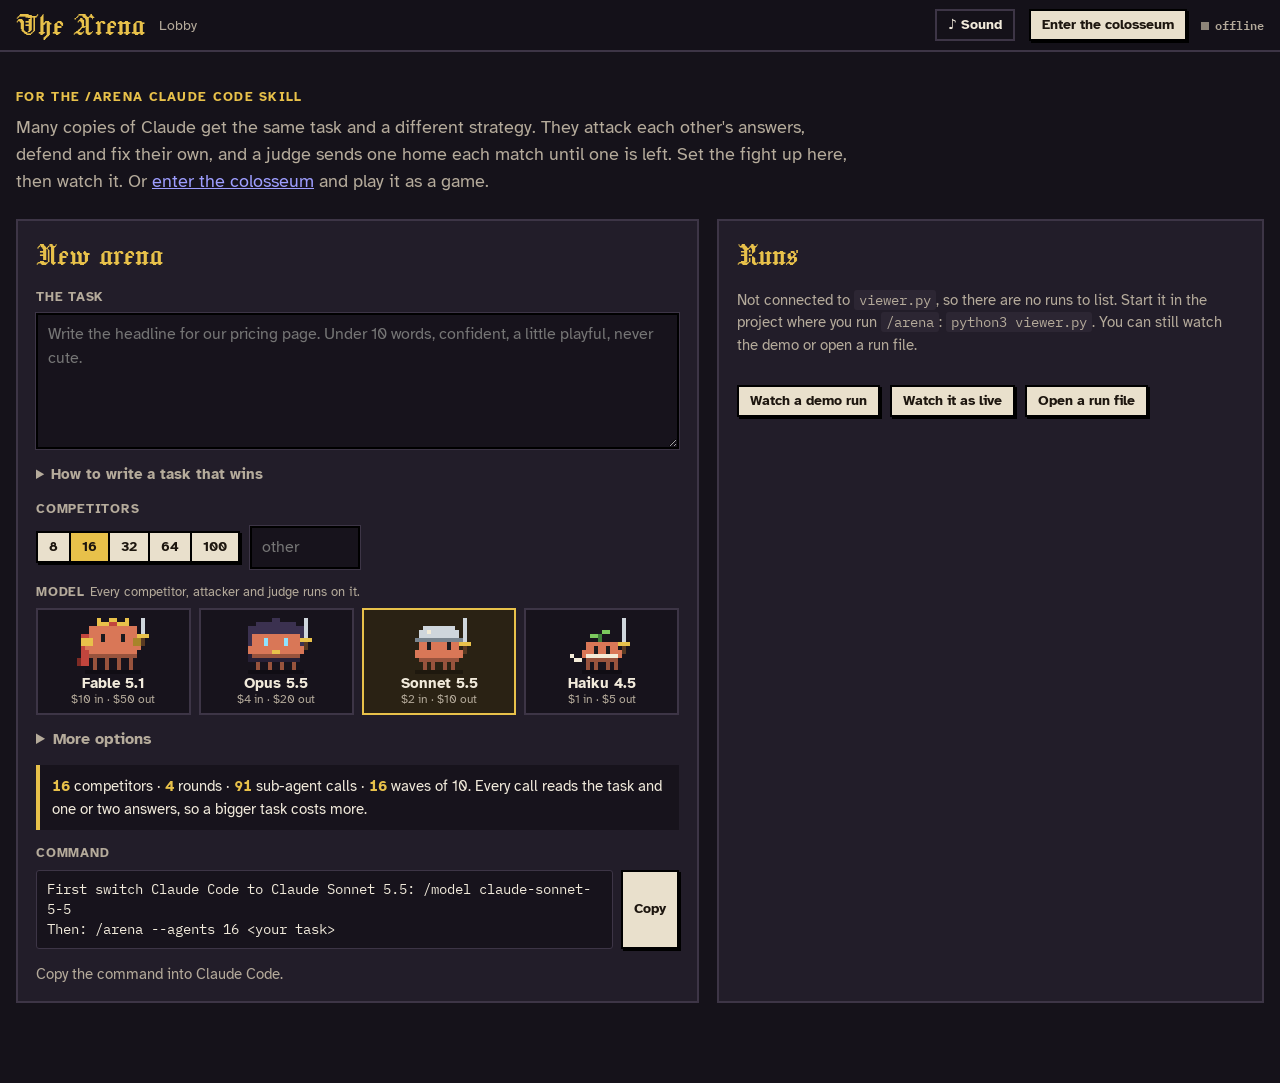
==== commit 69aa1cfe: "Sound effects and music, with settings All sound is synthesised with the Web Audio API (app/audio.js" ====
--- a/app/index.html
+++ b/app/index.html
@@ -16,6 +16,7 @@
   <a class="brand" href="#/">The Arena</a>
   <span class="crumb" id="crumb"></span>
   <span class="spacer"></span>
+  <button type="button" class="soundbtn" data-sound aria-haspopup="dialog" aria-label="Sound settings">♪ Sound</button>
   <button type="button" class="gamebtn" id="enterGame">Enter the colosseum</button>
   <span class="conn" id="conn"></span>
 </header>
@@ -215,6 +216,7 @@
         </div>
       </div>
       <div class="gbar">
+        <button type="button" data-sound aria-haspopup="dialog">♪ Sound</button>
         <button type="button" id="gDemo">Watch a demo</button>
         <button type="button" id="gExit">Leave the colosseum</button>
       </div>
@@ -226,12 +228,24 @@
     <div class="gbar run">
       <button type="button" id="gArena">The arena</button>
       <button type="button" id="gFight">The fight</button>
+      <button type="button" data-sound aria-haspopup="dialog">♪ Sound</button>
       <button type="button" id="gBack">Back to the throne</button>
       <button type="button" id="gExit2">Leave the colosseum</button>
     </div>
   </div>
 </div>
 
+<div class="soundpanel" id="soundPanel" role="dialog" aria-label="Sound settings" hidden>
+  <h3>Sound</h3>
+  <label class="row"><input type="checkbox" id="sfxOn"> Sound effects</label>
+  <input type="range" id="sfxVol" min="0" max="100" aria-label="Sound effects volume">
+  <label class="row"><input type="checkbox" id="musicOn"> Music</label>
+  <input type="range" id="musicVol" min="0" max="100" aria-label="Music volume">
+  <span class="label">Track</span>
+  <div class="seg" id="trackSeg"></div>
+  <p class="note" id="soundNote"></p>
+</div>
+<script src="audio.js"></script>
 <script src="sprites.js"></script>
 <script src="engine.js"></script>
 <script src="player.js"></script>
--- a/app/app.css
+++ b/app/app.css
@@ -168,3 +168,17 @@
 .tips ul { margin: 4px 0 0; padding-left: 20px; }
 .tips li { margin: 4px 0; }
 .tips b { color: var(--text); }
+
+/* ---------------------------------------------------------------- sound */
+.soundbtn { background: transparent; color: var(--text); border-color: var(--line); box-shadow: none; white-space: nowrap; }
+.soundpanel {
+  position: fixed; z-index: 80; width: 300px; padding: 12px 14px; display: grid; gap: 6px;
+  background: var(--panel); color: var(--text); border: 2px solid #000; outline: 2px solid var(--line); box-shadow: 4px 4px 0 #000;
+  font-family: var(--ui);
+}
+.soundpanel h3 { margin: 0 0 2px; font-family: var(--display); font-weight: 400; font-size: 28px; color: var(--gold); }
+.soundpanel .row { display: flex; gap: 8px; align-items: center; font-weight: 700; margin-top: 4px; }
+.soundpanel input[type=range] { width: 100%; accent-color: var(--gold); }
+.soundpanel .seg { width: fit-content; }
+.soundpanel .note { margin: 0; font-size: 13px; }
+@media (max-width: 640px) { .soundbtn { padding: 7px 8px; } .gamebtn { display: none; } }
